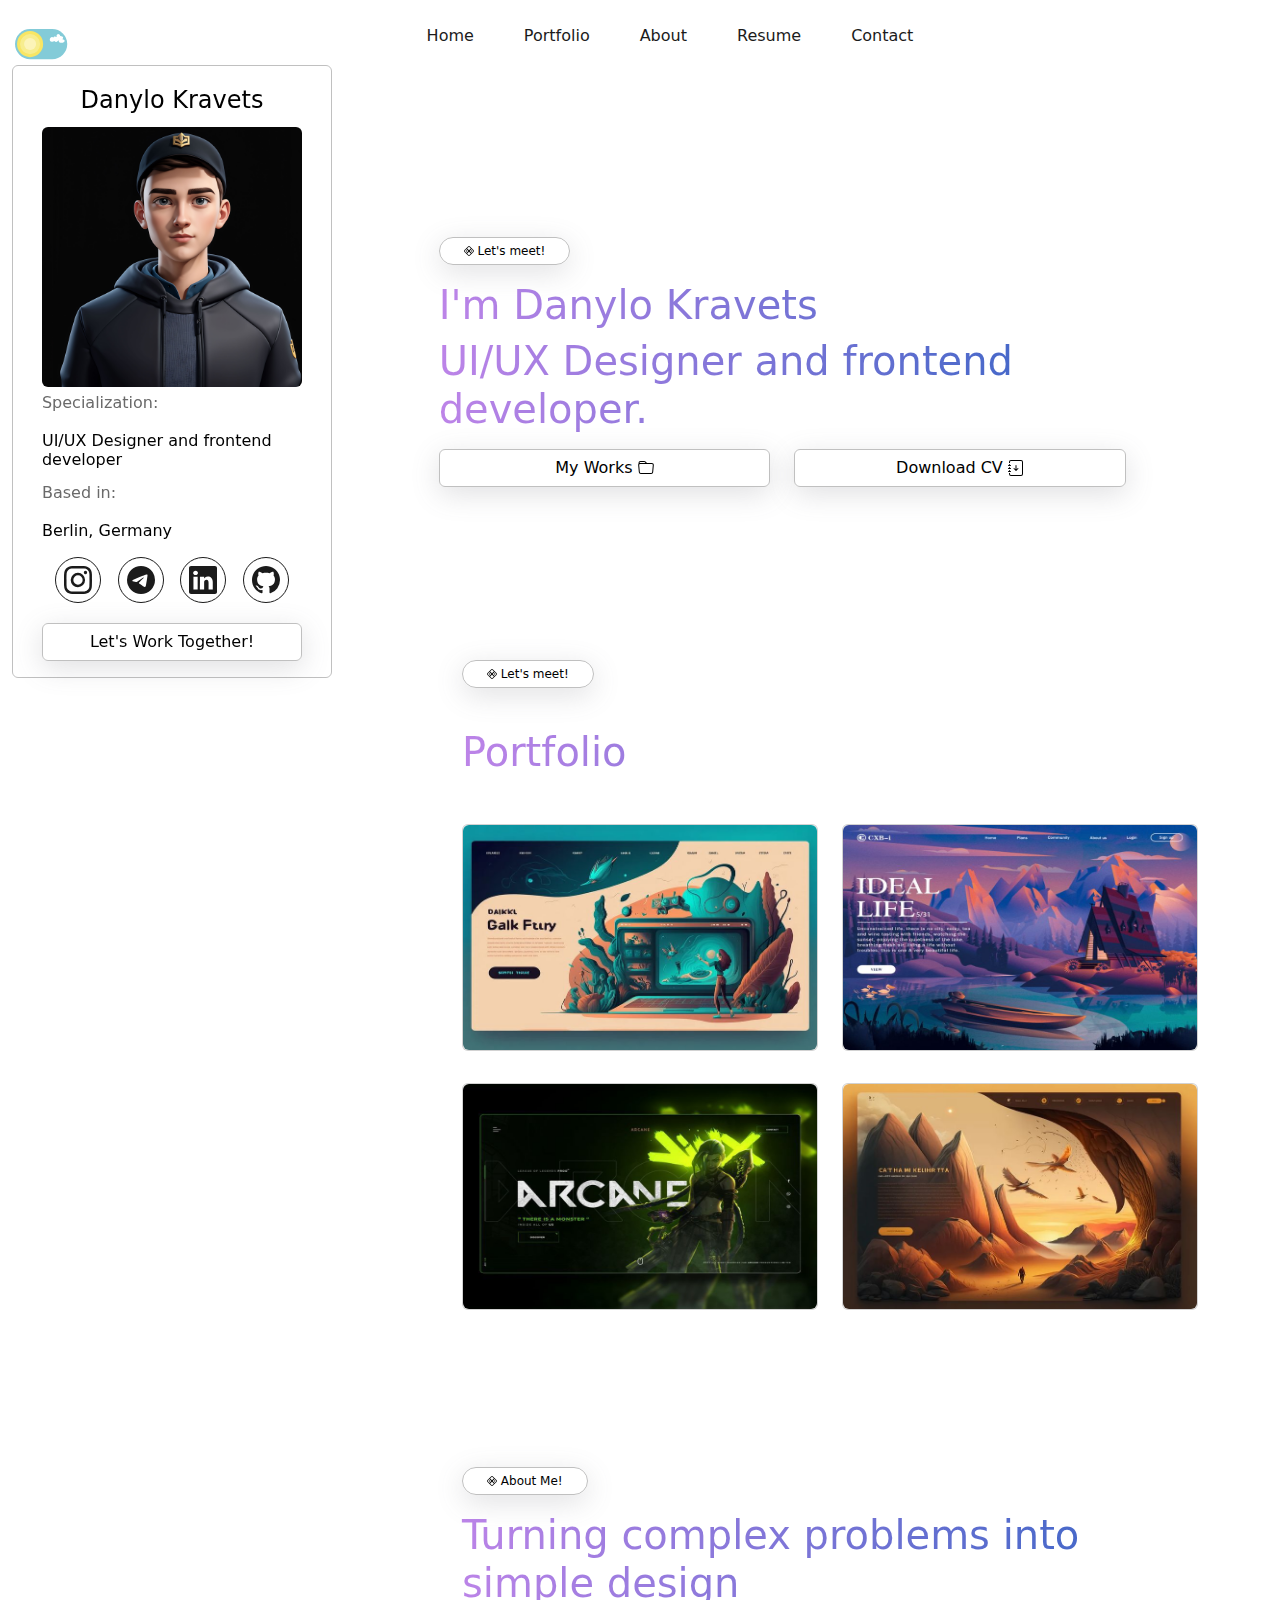
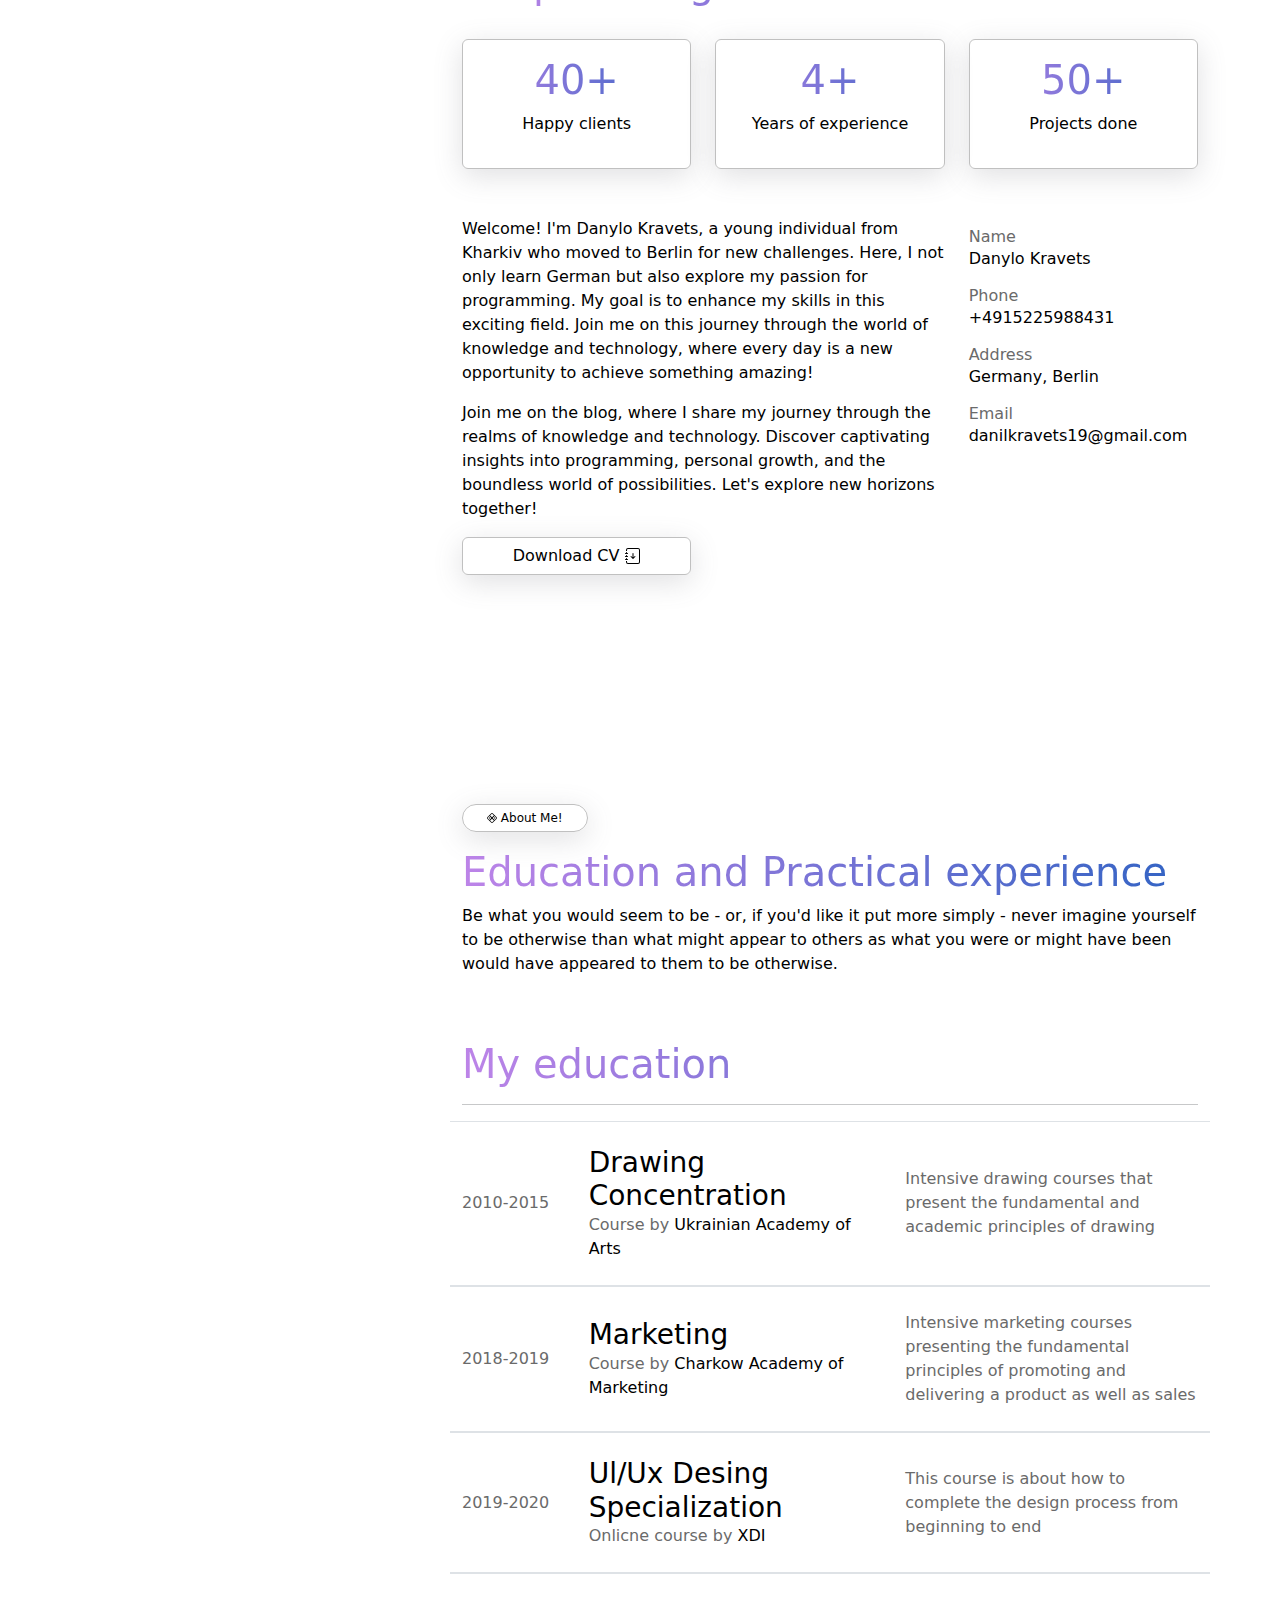
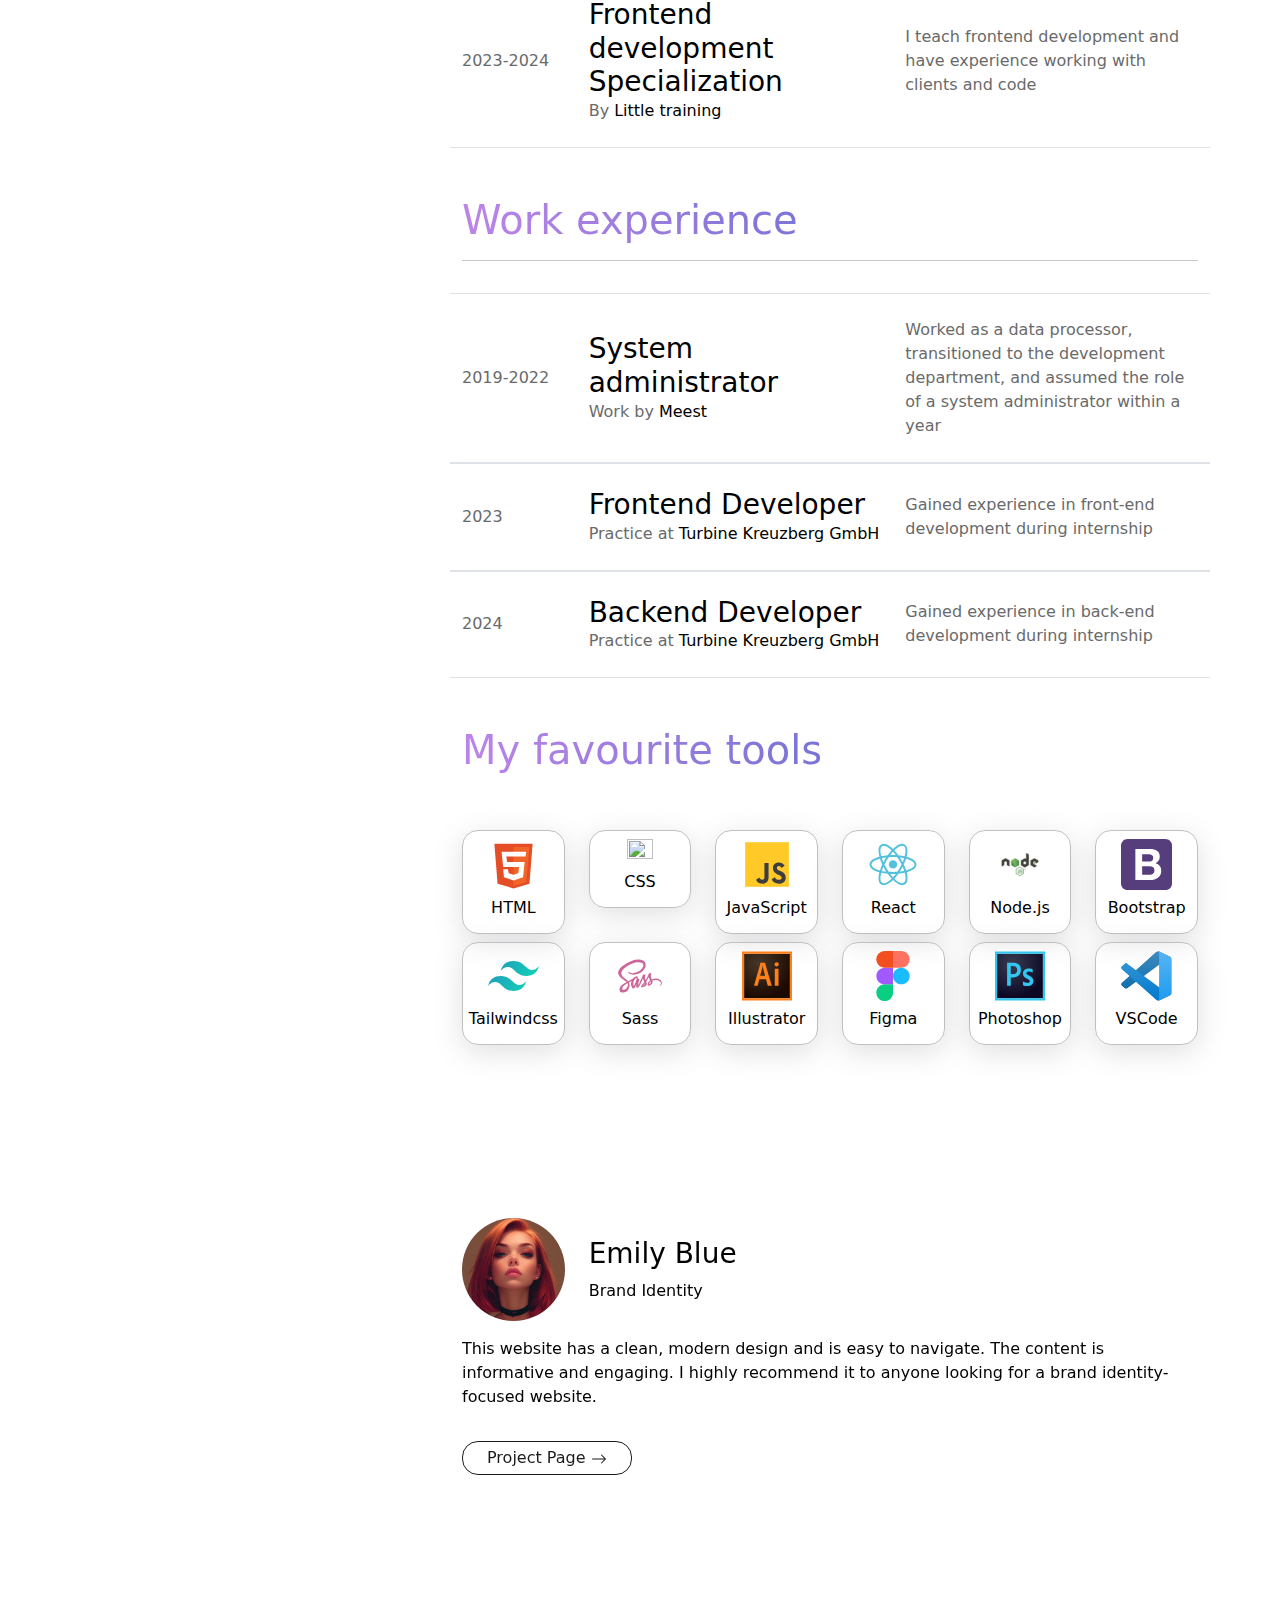
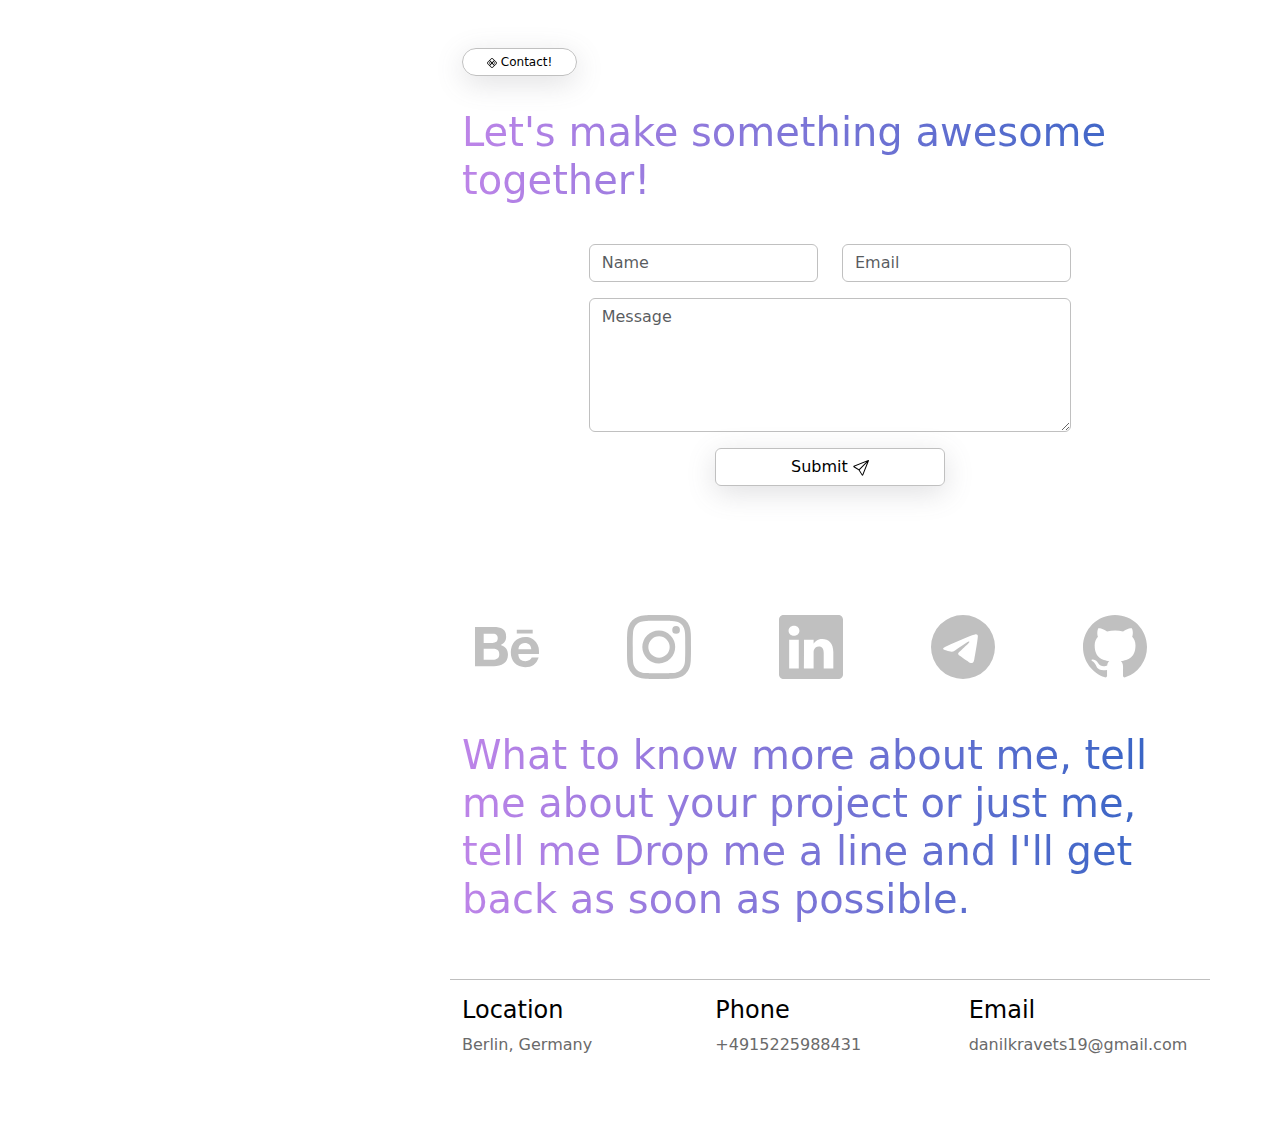
==== index.html @ 7c974774 "Delete dir HTML" ====
<!DOCTYPE html>
<html lang="en">
  <head>
    <meta charset="UTF-8" />
    <meta name="viewport" content="width=device-width, initial-scale=1.0" />
    <!-- Bootstrap -->
    <link
      href="https://cdn.jsdelivr.net/npm/bootstrap@5.3.3/dist/css/bootstrap.min.css"
      rel="stylesheet"
      integrity="sha384-QWTKZyjpPEjISv5WaRU9OFeRpok6YctnYmDr5pNlyT2bRjXh0JMhjY6hW+ALEwIH"
      crossorigin="anonymous"
    />
    <!-- Style -->
    <link rel="stylesheet" id="linksStyle" href="./app/CSS/lightStyle.css" />
    <link rel="stylesheet" href="./app/CSS/index.css" />
    <title>Danil Kravets</title>
  </head>
  <body>
    <header class="header">
      <nav
        class="navbar navbar-expand-lg rounded"
        aria-label="Twelfth navbar example"
      >
        <div class="container-fluid align-items-center">
          <button
            class="navbar-toggler"
            data-bs-toggle="collapse"
            data-bs-target="#navBarToggle"
            aria-expanded="false"
          >
            <span class="navbar-toggler-icon"></span>
          </button>
          <div class="justify-content-start">
            <label id="theme-toggle-button">
              <input type="checkbox" id="toggle" />
              <svg
                viewBox="0 0 69.667 44"
                xmlns:xlink="http://www.w3.org/1999/xlink"
                xmlns="http://www.w3.org/2000/svg"
              >
                <g
                  transform="translate(3.5 3.5)"
                  data-name="Component 15 – 1"
                  id="Component_15_1"
                >
                  <g
                    filter="url(#container)"
                    transform="matrix(1, 0, 0, 1, -3.5, -3.5)"
                  >
                    <rect
                      fill="#83cbd8"
                      transform="translate(3.5 3.5)"
                      rx="17.5"
                      height="35"
                      width="60.667"
                      data-name="container"
                      id="container"
                    ></rect>
                  </g>

                  <g transform="translate(2.333 2.333)" id="button">
                    <g data-name="sun" id="sun">
                      <g
                        filter="url(#sun-outer)"
                        transform="matrix(1, 0, 0, 1, -5.83, -5.83)"
                      >
                        <circle
                          fill="#f8e664"
                          transform="translate(5.83 5.83)"
                          r="15.167"
                          cy="15.167"
                          cx="15.167"
                          data-name="sun-outer"
                          id="sun-outer-2"
                        ></circle>
                      </g>
                      <g
                        filter="url(#sun)"
                        transform="matrix(1, 0, 0, 1, -5.83, -5.83)"
                      >
                        <path
                          fill="rgba(246,254,247,0.29)"
                          transform="translate(9.33 9.33)"
                          d="M11.667,0A11.667,11.667,0,1,1,0,11.667,11.667,11.667,0,0,1,11.667,0Z"
                          data-name="sun"
                          id="sun-3"
                        ></path>
                      </g>
                      <circle
                        fill="#fcf4b9"
                        transform="translate(8.167 8.167)"
                        r="7"
                        cy="7"
                        cx="7"
                        id="sun-inner"
                      ></circle>
                    </g>

                    <g data-name="moon" id="moon">
                      <g
                        filter="url(#moon)"
                        transform="matrix(1, 0, 0, 1, -31.5, -5.83)"
                      >
                        <circle
                          fill="#cce6ee"
                          transform="translate(31.5 5.83)"
                          r="15.167"
                          cy="15.167"
                          cx="15.167"
                          data-name="moon"
                          id="moon-3"
                        ></circle>
                      </g>
                      <g
                        fill="#a6cad0"
                        transform="translate(-24.415 -1.009)"
                        id="patches"
                      >
                        <circle
                          transform="translate(43.009 4.496)"
                          r="2"
                          cy="2"
                          cx="2"
                        ></circle>
                        <circle
                          transform="translate(39.366 17.952)"
                          r="2"
                          cy="2"
                          cx="2"
                          data-name="patch"
                        ></circle>
                        <circle
                          transform="translate(33.016 8.044)"
                          r="1"
                          cy="1"
                          cx="1"
                          data-name="patch"
                        ></circle>
                        <circle
                          transform="translate(51.081 18.888)"
                          r="1"
                          cy="1"
                          cx="1"
                          data-name="patch"
                        ></circle>
                        <circle
                          transform="translate(33.016 22.503)"
                          r="1"
                          cy="1"
                          cx="1"
                          data-name="patch"
                        ></circle>
                        <circle
                          transform="translate(50.081 10.53)"
                          r="1.5"
                          cy="1.5"
                          cx="1.5"
                          data-name="patch"
                        ></circle>
                      </g>
                    </g>
                  </g>

                  <g
                    filter="url(#cloud)"
                    transform="matrix(1, 0, 0, 1, -3.5, -3.5)"
                  >
                    <path
                      fill="#fff"
                      transform="translate(-3466.47 -160.94)"
                      d="M3512.81,173.815a4.463,4.463,0,0,1,2.243.62.95.95,0,0,1,.72-1.281,4.852,4.852,0,0,1,2.623.519c.034.02-.5-1.968.281-2.716a2.117,2.117,0,0,1,2.829-.274,1.821,1.821,0,0,1,.854,1.858c.063.037,2.594-.049,3.285,1.273s-.865,2.544-.807,2.626a12.192,12.192,0,0,1,2.278.892c.553.448,1.106,1.992-1.62,2.927a7.742,7.742,0,0,1-3.762-.3c-1.28-.49-1.181-2.65-1.137-2.624s-1.417,2.2-2.623,2.2a4.172,4.172,0,0,1-2.394-1.206,3.825,3.825,0,0,1-2.771.774c-3.429-.46-2.333-3.267-2.2-3.55A3.721,3.721,0,0,1,3512.81,173.815Z"
                      data-name="cloud"
                      id="cloud"
                    ></path>
                  </g>

                  <g
                    fill="#def8ff"
                    transform="translate(3.585 1.325)"
                    id="stars"
                  >
                    <path
                      transform="matrix(-1, 0.017, -0.017, -1, 24.231, 3.055)"
                      d="M.774,0,.566.559,0,.539.458.933.25,1.492l.485-.361.458.394L1.024.953,1.509.592.943.572Z"
                    ></path>
                    <path
                      transform="matrix(-0.777, 0.629, -0.629, -0.777, 23.185, 12.358)"
                      d="M1.341.529.836.472.736,0,.505.46,0,.4.4.729l-.231.46L.605.932l.4.326L.9.786Z"
                      data-name="star"
                    ></path>
                    <path
                      transform="matrix(0.438, 0.899, -0.899, 0.438, 23.177, 29.735)"
                      d="M.015,1.065.475.9l.285.365L.766.772l.46-.164L.745.494.751,0,.481.407,0,.293.285.658Z"
                      data-name="star"
                    ></path>
                    <path
                      transform="translate(12.677 0.388) rotate(104)"
                      d="M1.161,1.6,1.059,1,1.574.722.962.607.86,0,.613.572,0,.457.446.881.2,1.454l.516-.274Z"
                      data-name="star"
                    ></path>
                    <path
                      transform="matrix(-0.07, 0.998, -0.998, -0.07, 11.066, 15.457)"
                      d="M.873,1.648l.114-.62L1.579.945,1.03.62,1.144,0,.706.464.157.139.438.7,0,1.167l.592-.083Z"
                      data-name="star"
                    ></path>
                    <path
                      transform="translate(8.326 28.061) rotate(11)"
                      d="M.593,0,.638.724,0,.982l.7.211.045.724.36-.64.7.211L1.342.935,1.7.294,1.063.552Z"
                      data-name="star"
                    ></path>
                    <path
                      transform="translate(5.012 5.962) rotate(172)"
                      d="M.816,0,.5.455,0,.311.323.767l-.312.455.516-.215.323.456L.827.911,1.343.7.839.552Z"
                      data-name="star"
                    ></path>
                    <path
                      transform="translate(2.218 14.616) rotate(169)"
                      d="M1.261,0,.774.571.114.3.487.967,0,1.538.728,1.32l.372.662.047-.749.728-.218L1.215.749Z"
                      data-name="star"
                    ></path>
                  </g>
                </g>
              </svg>
            </label>
          </div>
          <div
            class="collapse navbar-collapse justify-content-md-center"
            id="navBarToggle"
          >
            <ul class="navbar-nav">
              <li class="nav-item text-center mx-2 rounded-2 nav-items-style">
                <a class="nav-link mx-2" aria-current="page" href="#home"
                  >Home</a
                >
              </li>
              <li class="nav-item text-center mx-2 rounded-2 nav-items-style">
                <a class="nav-link mx-2" aria-current="page" href="#portfolio"
                  >Portfolio</a
                >
              </li>
              <li class="nav-item text-center mx-2 rounded-2 nav-items-style">
                <a class="nav-link mx-2" aria-current="page" href="#about"
                  >About
                </a>
              </li>
              <li class="nav-item text-center mx-2 rounded-2 nav-items-style">
                <a class="nav-link mx-2" aria-current="page" href="#resume"
                  >Resume</a
                >
              </li>
              <li class="nav-item text-center mx-2 rounded-2 nav-items-style">
                <a class="nav-link mx-2" aria-current="page" href="#contact"
                  >Contact</a
                >
              </li>
            </ul>
          </div>
        </div>
      </nav>
    </header>
    <main class="main">
      <section id="home" class="home">
        <div class="container-fluid">
          <div
            class="row justify-content-lg-end justify-content-md-center align-items-center"
          >
            <div class="col-lg-4 col-lg-4 col-sm-12">
              <!-- Card Info  -->
              <div
                class="card inherit-content fixed-card position-lg-fixed"
                id="navbar-example2"
              >
                <div class="card-body">
                  <div class="row justify-content-center">
                    <div class="col-10 my-1">
                      <h4 class="text-color text-center">Danylo Kravets</h4>
                    </div>
                  </div>
                  <div class="row justify-content-center">
                    <div class="col-11">
                      <img
                        src="/assets/img/my-avatar1.png"
                        class="img-fluid rounded-2"
                        alt=""
                      />
                    </div>
                  </div>
                  <div class="row justify-content-center my-1">
                    <div class="col-11">
                      <p class="text-start text-grei">Specialization:</p>
                      <h6 class="text-start">
                        UI/UX Designer and frontend developer
                      </h6>
                    </div>
                  </div>
                  <div class="row justify-content-center my-1">
                    <div class="col-11">
                      <p class="text-start text-grei">Based in:</p>
                      <h6 class="text-start">Berlin, Germany</h6>
                    </div>
                  </div>
                  <div class="row justify-content-center my-1">
                    <div class="col-11">
                      <!-- Icons links -->
                      <div class="row justify-content-evenly">
                        <form class="d-flex justify-content-evenly">
                          <a
                            href="https://www.instagram.com/danilkravets1/?igsh=MWRubWF5ZTBxcXJjaw%3D%3D&utm_source=qr"
                            class="icon-btn rounded-circle p-2 m-1"
                            ><svg
                              xmlns="http://www.w3.org/2000/svg"
                              width="28"
                              height="28"
                              fill=""
                              class="bi bi-instagram"
                              viewBox="0 0 16 16"
                            >
                              <path
                                d="M8 0C5.829 0 5.556.01 4.703.048 3.85.088 3.269.222 2.76.42a3.9 3.9 0 0 0-1.417.923A3.9 3.9 0 0 0 .42 2.76C.222 3.268.087 3.85.048 4.7.01 5.555 0 5.827 0 8.001c0 2.172.01 2.444.048 3.297.04.852.174 1.433.372 1.942.205.526.478.972.923 1.417.444.445.89.719 1.416.923.51.198 1.09.333 1.942.372C5.555 15.99 5.827 16 8 16s2.444-.01 3.298-.048c.851-.04 1.434-.174 1.943-.372a3.9 3.9 0 0 0 1.416-.923c.445-.445.718-.891.923-1.417.197-.509.332-1.09.372-1.942C15.99 10.445 16 10.173 16 8s-.01-2.445-.048-3.299c-.04-.851-.175-1.433-.372-1.941a3.9 3.9 0 0 0-.923-1.417A3.9 3.9 0 0 0 13.24.42c-.51-.198-1.092-.333-1.943-.372C10.443.01 10.172 0 7.998 0zm-.717 1.442h.718c2.136 0 2.389.007 3.232.046.78.035 1.204.166 1.486.275.373.145.64.319.92.599s.453.546.598.92c.11.281.24.705.275 1.485.039.843.047 1.096.047 3.231s-.008 2.389-.047 3.232c-.035.78-.166 1.203-.275 1.485a2.5 2.5 0 0 1-.599.919c-.28.28-.546.453-.92.598-.28.11-.704.24-1.485.276-.843.038-1.096.047-3.232.047s-2.39-.009-3.233-.047c-.78-.036-1.203-.166-1.485-.276a2.5 2.5 0 0 1-.92-.598 2.5 2.5 0 0 1-.6-.92c-.109-.281-.24-.705-.275-1.485-.038-.843-.046-1.096-.046-3.233s.008-2.388.046-3.231c.036-.78.166-1.204.276-1.486.145-.373.319-.64.599-.92s.546-.453.92-.598c.282-.11.705-.24 1.485-.276.738-.034 1.024-.044 2.515-.045zm4.988 1.328a.96.96 0 1 0 0 1.92.96.96 0 0 0 0-1.92m-4.27 1.122a4.109 4.109 0 1 0 0 8.217 4.109 4.109 0 0 0 0-8.217m0 1.441a2.667 2.667 0 1 1 0 5.334 2.667 2.667 0 0 1 0-5.334"
                              ></path></svg></a
                          ><a
                            href="https://t.me/danilkravets"
                            class="icon-btn rounded-circle p-2 m-1"
                            ><svg
                              xmlns="http://www.w3.org/2000/svg"
                              width="28"
                              height="28"
                              fill=""
                              class="bi bi-telegram"
                              viewBox="0 0 16 16"
                            >
                              <path
                                d="M16 8A8 8 0 1 1 0 8a8 8 0 0 1 16 0M8.287 5.906q-1.168.486-4.666 2.01-.567.225-.595.442c-.03.243.275.339.69.47l.175.055c.408.133.958.288 1.243.294q.39.01.868-.32 3.269-2.206 3.374-2.23c.05-.012.12-.026.166.016s.042.12.037.141c-.03.129-1.227 1.241-1.846 1.817-.193.18-.33.307-.358.336a8 8 0 0 1-.188.186c-.38.366-.664.64.015 1.088.327.216.589.393.85.571.284.194.568.387.936.629q.14.092.27.187c.331.236.63.448.997.414.214-.02.435-.22.547-.82.265-1.417.786-4.486.906-5.751a1.4 1.4 0 0 0-.013-.315.34.34 0 0 0-.114-.217.53.53 0 0 0-.31-.093c-.3.005-.763.166-2.984 1.09"
                              ></path></svg></a
                          ><a
                            href="https://www.linkedin.com/notifications/?filter=all"
                            class="icon-btn rounded-circle p-2 m-1"
                            ><svg
                              xmlns="http://www.w3.org/2000/svg"
                              width="28"
                              height="28"
                              fill=""
                              class="bi bi-linkedin"
                              viewBox="0 0 16 16"
                            >
                              <path
                                d="M0 1.146C0 .513.526 0 1.175 0h13.65C15.474 0 16 .513 16 1.146v13.708c0 .633-.526 1.146-1.175 1.146H1.175C.526 16 0 15.487 0 14.854zm4.943 12.248V6.169H2.542v7.225zm-1.2-8.212c.837 0 1.358-.554 1.358-1.248-.015-.709-.52-1.248-1.342-1.248S2.4 3.226 2.4 3.934c0 .694.521 1.248 1.327 1.248zm4.908 8.212V9.359c0-.216.016-.432.08-.586.173-.431.568-.878 1.232-.878.869 0 1.216.662 1.216 1.634v3.865h2.401V9.25c0-2.22-1.184-3.252-2.764-3.252-1.274 0-1.845.7-2.165 1.193v.025h-.016l.016-.025V6.169h-2.4c.03.678 0 7.225 0 7.225z"
                              ></path></svg></a
                          ><a
                            href="https://github.com/danilkberlin"
                            class="icon-btn rounded-circle p-2 m-1"
                            ><svg
                              xmlns="http://www.w3.org/2000/svg"
                              width="28"
                              height="28"
                              fill=""
                              class="bi bi-github"
                              viewBox="0 0 16 16"
                            >
                              <path
                                d="M8 0C3.58 0 0 3.58 0 8c0 3.54 2.29 6.53 5.47 7.59.4.07.55-.17.55-.38 0-.19-.01-.82-.01-1.49-2.01.37-2.53-.49-2.69-.94-.09-.23-.48-.94-.82-1.13-.28-.15-.68-.52-.01-.53.63-.01 1.08.58 1.23.82.72 1.21 1.87.87 2.33.66.07-.52.28-.87.51-1.07-1.78-.2-3.64-.89-3.64-3.95 0-.87.31-1.59.82-2.15-.08-.2-.36-1.02.08-2.12 0 0 .67-.21 2.2.82.64-.18 1.32-.27 2-.27s1.36.09 2 .27c1.53-1.04 2.2-.82 2.2-.82.44 1.1.16 1.92.08 2.12.51.56.82 1.27.82 2.15 0 3.07-1.87 3.75-3.65 3.95.29.25.54.73.54 1.48 0 1.07-.01 1.93-.01 2.2 0 .21.15.46.55.38A8.01 8.01 0 0 0 16 8c0-4.42-3.58-8-8-8"
                              ></path>
                            </svg>
                          </a>
                        </form>
                      </div>
                    </div>
                  </div>
                  <div class="row justify-content-center mt-3">
                    <div class="col-11">
                      <a href="#contact">
                        <button class="btn btn-style w-100">
                          Let's Work Together!
                        </button>
                      </a>
                    </div>
                  </div>
                </div>
              </div>
            </div>
            <div class="col-lg-8 col-md-8 col-sm-12 my-4">
              <div class="row justify-content-start">
                <div class="col-lg-3 col-md-5">
                  <button class="nav-button-content px-4 py-1 my-3 rounded-4">
                    <svg
                      xmlns="http://www.w3.org/2000/svg"
                      width="10"
                      height="10"
                      fill="currentColor"
                      class="bi bi-sign-railroad"
                      viewBox="0 0 16 16"
                    >
                      <path
                        d="M11.303 6.584h1.064c.592 0 .936.334.936.844a.79.79 0 0 1-.485.748l.536 1.074h-.59l-.467-.994h-.473v.994h-.521zm.521.414v.861h.46c.292 0 .474-.14.474-.421 0-.286-.188-.44-.467-.44zm-8.771-.414h1.064c.592 0 .936.334.936.844 0 .39-.242.654-.485.748l.536 1.074h-.59l-.467-.994h-.473v.994h-.521zm.521.414v.861h.46c.292 0 .474-.14.474-.421 0-.286-.188-.44-.467-.44z"
                      ></path>
                      <path
                        d="M6.95.435c.58-.58 1.52-.58 2.1 0l6.515 6.516c.58.58.58 1.519 0 2.098L9.05 15.565c-.58.58-1.519.58-2.098 0L.435 9.05a1.48 1.48 0 0 1 0-2.098zm1.4.7a.495.495 0 0 0-.7 0L4.923 3.861 8 6.939l3.078-3.077L8.35 1.134Zm3.788 3.788L9.061 8l3.077 3.078 2.728-2.728a.495.495 0 0 0 0-.7zm-1.06 7.215L8 9.061l-3.077 3.077 2.727 2.728a.495.495 0 0 0 .7 0zm-7.216-1.06L6.939 8 3.862 4.923 1.134 7.65a.495.495 0 0 0 0 .7z"
                      ></path>
                    </svg>
                    Let's meet!
                  </button>
                </div>
              </div>
              <!-- Text and button controller -->
              <div
                class="row justify-content-lg-start justify-content-md-end justify-content-sm-center"
              >
                <div class="col-10">
                  <h1 class="title-text">I'm Danylo Kravets</h1>
                  <h1 class="title-text">
                    UI/UX Designer and frontend developer.
                  </h1>
                </div>
              </div>
              <div
                class="row d-flex justify-content-lg-start justify-content-md-end justify-content-sm-center"
              >
                <div class="col-lg-5 col-md-6 col-sm-12 my-2">
                  <a href="https://github.com/danilkberlin">
                    <button class="btn btn-style w-100">
                      My Works
                      <svg
                        xmlns="http://www.w3.org/2000/svg"
                        width="16"
                        height="16"
                        fill="currentColor"
                        class="bi bi-folder"
                        viewBox="0 0 16 16"
                      >
                        <path
                          d="M.54 3.87.5 3a2 2 0 0 1 2-2h3.672a2 2 0 0 1 1.414.586l.828.828A2 2 0 0 0 9.828 3h3.982a2 2 0 0 1 1.992 2.181l-.637 7A2 2 0 0 1 13.174 14H2.826a2 2 0 0 1-1.991-1.819l-.637-7a2 2 0 0 1 .342-1.31zM2.19 4a1 1 0 0 0-.996 1.09l.637 7a1 1 0 0 0 .995.91h10.348a1 1 0 0 0 .995-.91l.637-7A1 1 0 0 0 13.81 4zm4.69-1.707A1 1 0 0 0 6.172 2H2.5a1 1 0 0 0-1 .981l.006.139q.323-.119.684-.12h5.396z"
                        />
                      </svg>
                    </button>
                  </a>
                </div>
                <div class="col-lg-5 col-md-6 col-sm-12 my-2">
                  <a href="/assets/Documents/Lebenslauf_Kravets.pdf">
                    <button class="btn btn-style w-100">
                      Download CV
                      <svg
                        xmlns="http://www.w3.org/2000/svg"
                        width="16"
                        height="16"
                        fill="currentColor"
                        class="bi bi-journal-arrow-down"
                        viewBox="0 0 16 16"
                      >
                        <path
                          fill-rule="evenodd"
                          d="M8 5a.5.5 0 0 1 .5.5v3.793l1.146-1.147a.5.5 0 0 1 .708.708l-2 2a.5.5 0 0 1-.708 0l-2-2a.5.5 0 1 1 .708-.708L7.5 9.293V5.5A.5.5 0 0 1 8 5"
                        />
                        <path
                          d="M3 0h10a2 2 0 0 1 2 2v12a2 2 0 0 1-2 2H3a2 2 0 0 1-2-2v-1h1v1a1 1 0 0 0 1 1h10a1 1 0 0 0 1-1V2a1 1 0 0 0-1-1H3a1 1 0 0 0-1 1v1H1V2a2 2 0 0 1 2-2"
                        />
                        <path
                          d="M1 5v-.5a.5.5 0 0 1 1 0V5h.5a.5.5 0 0 1 0 1h-2a.5.5 0 0 1 0-1zm0 3v-.5a.5.5 0 0 1 1 0V8h.5a.5.5 0 0 1 0 1h-2a.5.5 0 0 1 0-1zm0 3v-.5a.5.5 0 0 1 1 0v.5h.5a.5.5 0 0 1 0 1h-2a.5.5 0 0 1 0-1z"
                        />
                      </svg>
                    </button>
                  </a>
                </div>
              </div>
            </div>
          </div>
        </div>
      </section>
      <div
        data-bs-spy="scroll"
        data-bs-target="#navbar-example2"
        data-bs-root-margin="0px 0px -40%"
        data-bs-smooth-scroll="true"
        class="scrollspy-example rounded-2"
        tabindex="0"
      >
        <section id="portfolio" class="portfolio">
          <div class="container">
            <div class="row my-4 justify-content-end">
              <div class="col-lg-8 col-md-12">
                <button class="nav-button-content px-4 py-1 my-3 rounded-4">
                  <svg
                    xmlns="http://www.w3.org/2000/svg"
                    width="10"
                    height="10"
                    fill="currentColor"
                    class="bi bi-sign-railroad"
                    viewBox="0 0 16 16"
                  >
                    <path
                      d="M11.303 6.584h1.064c.592 0 .936.334.936.844a.79.79 0 0 1-.485.748l.536 1.074h-.59l-.467-.994h-.473v.994h-.521zm.521.414v.861h.46c.292 0 .474-.14.474-.421 0-.286-.188-.44-.467-.44zm-8.771-.414h1.064c.592 0 .936.334.936.844 0 .39-.242.654-.485.748l.536 1.074h-.59l-.467-.994h-.473v.994h-.521zm.521.414v.861h.46c.292 0 .474-.14.474-.421 0-.286-.188-.44-.467-.44z"
                    ></path>
                    <path
                      d="M6.95.435c.58-.58 1.52-.58 2.1 0l6.515 6.516c.58.58.58 1.519 0 2.098L9.05 15.565c-.58.58-1.519.58-2.098 0L.435 9.05a1.48 1.48 0 0 1 0-2.098zm1.4.7a.495.495 0 0 0-.7 0L4.923 3.861 8 6.939l3.078-3.077L8.35 1.134Zm3.788 3.788L9.061 8l3.077 3.078 2.728-2.728a.495.495 0 0 0 0-.7zm-1.06 7.215L8 9.061l-3.077 3.077 2.727 2.728a.495.495 0 0 0 .7 0zm-7.216-1.06L6.939 8 3.862 4.923 1.134 7.65a.495.495 0 0 0 0 .7z"
                    ></path>
                  </svg>
                  Let's meet!
                </button>
              </div>
            </div>
            <div class="row my-4 justify-content-end">
              <div class="col-lg-8 col-md-12">
                <h1 class="title-text text-start">Portfolio</h1>
              </div>
            </div>
            <div class="row justify-content-lg-end justify-content-md-center">
              <div class="col-lg-8 col-md-12">
                <!-- JS Array  -->
                <div class="cardArray" id="cardArray">
                  <div class="row"></div>
                </div>
              </div>
            </div>
          </div>
        </section>
        <section id="about" class="about">
          <div class="container">
            <div class="row justify-content-lg-end justify-content-md-center">
              <div class="col-lg-8 col-md-12">
                <div class="row justify-content-start">
                  <div class="col-12">
                    <button class="nav-button-content px-4 py-1 my-3 rounded-4">
                      <svg
                        xmlns="http://www.w3.org/2000/svg"
                        width="10"
                        height="10"
                        fill="currentColor"
                        class="bi bi-sign-railroad"
                        viewBox="0 0 16 16"
                      >
                        <path
                          d="M11.303 6.584h1.064c.592 0 .936.334.936.844a.79.79 0 0 1-.485.748l.536 1.074h-.59l-.467-.994h-.473v.994h-.521zm.521.414v.861h.46c.292 0 .474-.14.474-.421 0-.286-.188-.44-.467-.44zm-8.771-.414h1.064c.592 0 .936.334.936.844 0 .39-.242.654-.485.748l.536 1.074h-.59l-.467-.994h-.473v.994h-.521zm.521.414v.861h.46c.292 0 .474-.14.474-.421 0-.286-.188-.44-.467-.44z"
                        ></path>
                        <path
                          d="M6.95.435c.58-.58 1.52-.58 2.1 0l6.515 6.516c.58.58.58 1.519 0 2.098L9.05 15.565c-.58.58-1.519.58-2.098 0L.435 9.05a1.48 1.48 0 0 1 0-2.098zm1.4.7a.495.495 0 0 0-.7 0L4.923 3.861 8 6.939l3.078-3.077L8.35 1.134Zm3.788 3.788L9.061 8l3.077 3.078 2.728-2.728a.495.495 0 0 0 0-.7zm-1.06 7.215L8 9.061l-3.077 3.077 2.727 2.728a.495.495 0 0 0 .7 0zm-7.216-1.06L6.939 8 3.862 4.923 1.134 7.65a.495.495 0 0 0 0 .7z"
                        ></path>
                      </svg>
                      About Me!
                    </button>
                  </div>
                </div>
                <div class="row justify-content-start">
                  <h1 class="title-text">
                    Turning complex problems into simple design
                  </h1>
                </div>
                <div class="row align-items-center justify-content-around my-4">
                  <div class="col-4">
                    <div class="card-about text-center py-3 rounded-2">
                      <div class="row">
                        <div class="col-12">
                          <h1 class="title-text">40+</h1>
                        </div>
                      </div>
                      <div class="row">
                        <div class="col-12">
                          <p>Happy clients</p>
                        </div>
                      </div>
                    </div>
                  </div>
                  <div class="col-4">
                    <div class="card-about text-center py-3 rounded-2">
                      <div class="row">
                        <div class="col-12">
                          <h1 class="title-text YearsOfExperience"></h1>
                        </div>
                      </div>
                      <div class="row">
                        <div class="col-12">
                          <p>Years of experience</p>
                        </div>
                      </div>
                    </div>
                  </div>
                  <div class="col-4">
                    <div class="card-about text-center py-3 rounded-2">
                      <div class="row">
                        <div class="col-12">
                          <h1 class="title-text">50+</h1>
                        </div>
                      </div>
                      <div class="row">
                        <div class="col-12">
                          <p>Projects done</p>
                        </div>
                      </div>
                    </div>
                  </div>
                </div>
                <div class="row justify-content-center align-items-start my-5">
                  <div class="col-lg-8 col-md-11">
                    <p class="text-color">
                      Welcome! I'm Danylo Kravets, a young individual from
                      Kharkiv who moved to Berlin for new challenges. Here, I
                      not only learn German but also explore my passion for
                      programming. My goal is to enhance my skills in this
                      exciting field. Join me on this journey through the world
                      of knowledge and technology, where every day is a new
                      opportunity to achieve something amazing!
                    </p>
                    <p class="text-color">
                      Join me on the blog, where I share my journey through the
                      realms of knowledge and technology. Discover captivating
                      insights into programming, personal growth, and the
                      boundless world of possibilities. Let's explore new
                      horizons together!
                    </p>
                    <div class="row my-3">
                      <div class="col-lg-6 col-md-8 col-sm-10">
                        <a href="/assets/Documents/Lebenslauf_Kravets.pdf">
                          <button class="btn btn-style w-100">
                            Download CV
                            <svg
                              xmlns="http://www.w3.org/2000/svg"
                              width="16"
                              height="16"
                              fill="currentColor"
                              class="bi bi-journal-arrow-down"
                              viewBox="0 0 16 16"
                            >
                              <path
                                fill-rule="evenodd"
                                d="M8 5a.5.5 0 0 1 .5.5v3.793l1.146-1.147a.5.5 0 0 1 .708.708l-2 2a.5.5 0 0 1-.708 0l-2-2a.5.5 0 1 1 .708-.708L7.5 9.293V5.5A.5.5 0 0 1 8 5"
                              />
                              <path
                                d="M3 0h10a2 2 0 0 1 2 2v12a2 2 0 0 1-2 2H3a2 2 0 0 1-2-2v-1h1v1a1 1 0 0 0 1 1h10a1 1 0 0 0 1-1V2a1 1 0 0 0-1-1H3a1 1 0 0 0-1 1v1H1V2a2 2 0 0 1 2-2"
                              />
                              <path
                                d="M1 5v-.5a.5.5 0 0 1 1 0V5h.5a.5.5 0 0 1 0 1h-2a.5.5 0 0 1 0-1zm0 3v-.5a.5.5 0 0 1 1 0V8h.5a.5.5 0 0 1 0 1h-2a.5.5 0 0 1 0-1zm0 3v-.5a.5.5 0 0 1 1 0v.5h.5a.5.5 0 0 1 0 1h-2a.5.5 0 0 1 0-1z"
                              />
                            </svg>
                          </button>
                        </a>
                      </div>
                    </div>
                  </div>
                  <div class="col-lg-4 col-md-10">
                    <div
                      class="row justify-content-lg-start justify-content-md-center"
                    >
                      <div class="col-12">
                        <div id="aboutGetDate" class="aboutGetDate"></div>
                      </div>
                    </div>
                  </div>
                </div>
              </div>
            </div>
          </div>
        </section>
        <section id="resume">
          <div class="container">
            <div class="row justify-content-lg-end justify-content-md-center">
              <div class="col-lg-8 col-md-8 col-sm-12 my-4">
                <div class="row">
                  <div class="col-12">
                    <button class="nav-button-content px-4 py-1 my-3 rounded-4">
                      <svg
                        xmlns="http://www.w3.org/2000/svg"
                        width="10"
                        height="10"
                        fill="currentColor"
                        class="bi bi-sign-railroad"
                        viewBox="0 0 16 16"
                      >
                        <path
                          d="M11.303 6.584h1.064c.592 0 .936.334.936.844a.79.79 0 0 1-.485.748l.536 1.074h-.59l-.467-.994h-.473v.994h-.521zm.521.414v.861h.46c.292 0 .474-.14.474-.421 0-.286-.188-.44-.467-.44zm-8.771-.414h1.064c.592 0 .936.334.936.844 0 .39-.242.654-.485.748l.536 1.074h-.59l-.467-.994h-.473v.994h-.521zm.521.414v.861h.46c.292 0 .474-.14.474-.421 0-.286-.188-.44-.467-.44z"
                        ></path>
                        <path
                          d="M6.95.435c.58-.58 1.52-.58 2.1 0l6.515 6.516c.58.58.58 1.519 0 2.098L9.05 15.565c-.58.58-1.519.58-2.098 0L.435 9.05a1.48 1.48 0 0 1 0-2.098zm1.4.7a.495.495 0 0 0-.7 0L4.923 3.861 8 6.939l3.078-3.077L8.35 1.134Zm3.788 3.788L9.061 8l3.077 3.078 2.728-2.728a.495.495 0 0 0 0-.7zm-1.06 7.215L8 9.061l-3.077 3.077 2.727 2.728a.495.495 0 0 0 .7 0zm-7.216-1.06L6.939 8 3.862 4.923 1.134 7.65a.495.495 0 0 0 0 .7z"
                        ></path>
                      </svg>
                      About Me!
                    </button>
                  </div>
                </div>
                <div class="row">
                  <div class="col-12">
                    <h1 class="title-text">
                      Education and Practical experience
                    </h1>
                  </div>
                </div>
                <div class="row">
                  <div class="col-12">
                    <p class="text-color">
                      Be what you would seem to be - or, if you'd like it put
                      more simply - never imagine yourself to be otherwise than
                      what might appear to others as what you were or might have
                      been would have appeared to them to be otherwise.
                    </p>
                  </div>
                </div>
                <div class="row mt-5">
                  <div class="col-12">
                    <h1 class="title-text">My education</h1>
                    <hr />
                  </div>
                </div>
                <div class="addEducation"></div>
                <div class="row mt-5 mb-3">
                  <div class="col-12">
                    <h1 class="title-text">Work experience</h1>
                    <hr />
                  </div>
                </div>
                <div class="addWorkExperience"></div>
                <div class="row my-5">
                  <div class="col-12">
                    <h1 class="title-text">My favourite tools</h1>
                  </div>
                </div>
                <div class="MyFavoriteTools">
                  <div class="row justify-content-center d-flex"></div>
                </div>
              </div>
            </div>
          </div>
        </section>
        <section class="comments">
          <div class="container-lg container-fluid">
            <div class="row justify-content-lg-end justify-content-md-center">
              <div class="col-lg-8 col-md-12">
                <div
                  id="carouselExampleSlidesOnly"
                  class="carousel slide"
                  data-bs-ride="carousel"
                >
                  <div class="carousel-inner">
                    <div class="carousel-item active">
                      <div
                        class="row my-3 align-items-center justify-content-start"
                      >
                        <div class="col-md-2 col-4">
                          <img
                            src="/assets/img/ComentsFoto10.jpeg"
                            class="rounded-circle img-fluid"
                          />
                        </div>
                        <div class="col-md-10 col-8">
                          <h3 class="text-color">Emily Blue</h3>
                          <p class="text-color m-0">Brand Identity</p>
                        </div>
                      </div>
                      <div class="row my-3 justify-content-start">
                        <div class="col">
                          <p class="text-color">
                            This website has a clean, modern design and is easy
                            to navigate. The content is informative and
                            engaging. I highly recommend it to anyone looking
                            for a brand identity-focused website.
                          </p>
                        </div>
                      </div>
                      <div class="row my-3 justify-content-start">
                        <div class="col">
                          <button
                            class="rounded-4 btn-style-white-black px-4 py-1"
                          >
                            Project Page
                            <svg
                              xmlns="http://www.w3.org/2000/svg"
                              width="16"
                              height="16"
                              fill="currentColor"
                              class="bi bi-arrow-right"
                              viewBox="0 0 16 16"
                            >
                              <path
                                fill-rule="evenodd"
                                d="M1 8a.5.5 0 0 1 .5-.5h11.793l-3.147-3.146a.5.5 0 0 1 .708-.708l4 4a.5.5 0 0 1 0 .708l-4 4a.5.5 0 0 1-.708-.708L13.293 8.5H1.5A.5.5 0 0 1 1 8"
                              ></path>
                            </svg>
                          </button>
                        </div>
                      </div>
                    </div>
                    <div class="carouserComments"></div>
                  </div>
                </div>
              </div>
            </div>
          </div>
        </section>
        <section id="contact">
          <div class="container">
            <div class="row justify-content-lg-end justify-content-md-center">
              <div class="col-lg-8 col-md-10 col-11">
                <div class="row my-3">
                  <div class="col">
                    <button class="nav-button-content px-4 py-1 my-3 rounded-4">
                      <svg
                        xmlns="http://www.w3.org/2000/svg"
                        width="10"
                        height="10"
                        fill="currentColor"
                        class="bi bi-sign-railroad"
                        viewBox="0 0 16 16"
                      >
                        <path
                          d="M11.303 6.584h1.064c.592 0 .936.334.936.844a.79.79 0 0 1-.485.748l.536 1.074h-.59l-.467-.994h-.473v.994h-.521zm.521.414v.861h.46c.292 0 .474-.14.474-.421 0-.286-.188-.44-.467-.44zm-8.771-.414h1.064c.592 0 .936.334.936.844 0 .39-.242.654-.485.748l.536 1.074h-.59l-.467-.994h-.473v.994h-.521zm.521.414v.861h.46c.292 0 .474-.14.474-.421 0-.286-.188-.44-.467-.44z"
                        ></path>
                        <path
                          d="M6.95.435c.58-.58 1.52-.58 2.1 0l6.515 6.516c.58.58.58 1.519 0 2.098L9.05 15.565c-.58.58-1.519.58-2.098 0L.435 9.05a1.48 1.48 0 0 1 0-2.098zm1.4.7a.495.495 0 0 0-.7 0L4.923 3.861 8 6.939l3.078-3.077L8.35 1.134Zm3.788 3.788L9.061 8l3.077 3.078 2.728-2.728a.495.495 0 0 0 0-.7zm-1.06 7.215L8 9.061l-3.077 3.077 2.727 2.728a.495.495 0 0 0 .7 0zm-7.216-1.06L6.939 8 3.862 4.923 1.134 7.65a.495.495 0 0 0 0 .7z"
                        ></path>
                      </svg>
                      Contact!
                    </button>
                  </div>
                </div>
                <div class="row my-3">
                  <div class="col-12">
                    <h1 class="title-text">
                      Let's make something awesome together!
                    </h1>
                  </div>
                </div>
                <div class="row justify-content-center">
                  <div class="col-lg-8 col-md-10 col-sm-11">
                    <form action="#" method="post">
                      <div class="row my-3">
                        <div class="col-6">
                          <input
                            type="text"
                            class="w-100 form-control inherit-content searchInput"
                            placeholder="Name"
                          />
                        </div>
                        <div class="col-6">
                          <input
                            type="email"
                            class="w-100 form-control inherit-content searchInput"
                            placeholder="Email"
                          />
                        </div>
                      </div>
                      <div class="row my-3">
                        <div class="col-12">
                          <textarea
                            class="w-100 form-control inherit-content searchInput"
                            rows="5"
                            placeholder="Message"
                          ></textarea>
                        </div>
                      </div>
                      <div class="row justify-content-center">
                        <div class="col-lg-6 col-md-8 col-10">
                          <button type="submit" class="btn w-100 btn-style">
                            Submit
                            <svg
                              xmlns="http://www.w3.org/2000/svg"
                              width="16"
                              height="16"
                              fill="currentColor"
                              class="bi bi-send"
                              viewBox="0 0 16 16"
                            >
                              <path
                                d="M15.854.146a.5.5 0 0 1 .11.54l-5.819 14.547a.75.75 0 0 1-1.329.124l-3.178-4.995L.643 7.184a.75.75 0 0 1 .124-1.33L15.314.037a.5.5 0 0 1 .54.11ZM6.636 10.07l2.761 4.338L14.13 2.576zm6.787-8.201L1.591 6.602l4.339 2.76z"
                              />
                            </svg>
                          </button>
                        </div>
                      </div>
                    </form>
                  </div>
                </div>
              </div>
            </div>
          </div>
        </section>
      </div>
    </main>
    <footer class="footer">
      <section id="footer">
        <div class="container">
          <div
            class="row justify-content-lg-end justify-content-center align-items-center"
          >
            <div class="col-lg-8 col-md-10 col-11">
              <div class="row justify-content-around">
                <div class="col-md-2 col-4 my-1 svg-fill">
                  <svg
                    xmlns="http://www.w3.org/2000/svg"
                    width="64"
                    height="64"
                    fill=""
                    class="bi bi-behance"
                    viewBox="0 0 16 16"
                  >
                    <path
                      d="M4.654 3c.461 0 .887.035 1.278.14.39.07.711.216.996.391s.497.426.641.747c.14.32.216.711.216 1.137 0 .496-.106.922-.356 1.242-.215.32-.566.606-.997.817.606.176 1.067.496 1.348.922s.461.957.461 1.563c0 .496-.105.922-.285 1.278a2.3 2.3 0 0 1-.782.887c-.32.215-.711.39-1.137.496a5.3 5.3 0 0 1-1.278.176L0 12.803V3zm-.285 3.978c.39 0 .71-.105.957-.285.246-.18.355-.497.355-.887 0-.216-.035-.426-.105-.567a1 1 0 0 0-.32-.355 1.8 1.8 0 0 0-.461-.176c-.176-.035-.356-.035-.567-.035H2.17v2.31c0-.005 2.2-.005 2.2-.005zm.105 4.193c.215 0 .426-.035.606-.07.176-.035.356-.106.496-.216s.25-.215.356-.39c.07-.176.14-.391.14-.641 0-.496-.14-.852-.426-1.102-.285-.215-.676-.32-1.137-.32H2.17v2.734h2.305zm6.858-.035q.428.427 1.278.426c.39 0 .746-.106 1.032-.286q.426-.32.53-.64h1.74c-.286.851-.712 1.457-1.278 1.848-.566.355-1.243.566-2.06.566a4.1 4.1 0 0 1-1.527-.285 2.8 2.8 0 0 1-1.137-.782 2.85 2.85 0 0 1-.712-1.172c-.175-.461-.25-.957-.25-1.528 0-.531.07-1.032.25-1.493.18-.46.426-.852.747-1.207.32-.32.711-.606 1.137-.782a4 4 0 0 1 1.493-.285c.606 0 1.137.105 1.598.355.46.25.817.532 1.102.958.285.39.496.851.641 1.348.07.496.105.996.07 1.563h-5.15c0 .58.21 1.11.496 1.396m2.24-3.732c-.25-.25-.642-.391-1.103-.391-.32 0-.566.07-.781.176s-.356.25-.496.39a.96.96 0 0 0-.25.497c-.036.175-.07.32-.07.46h3.196c-.07-.526-.25-.882-.497-1.132zm-3.127-3.728h3.978v.957h-3.978z"
                    ></path>
                  </svg>
                </div>
                <div class="col-md-2 col-4 my-1 svg-fill">
                  <svg
                    xmlns="http://www.w3.org/2000/svg"
                    width="64"
                    height="64"
                    fill=""
                    class="bi bi-instagram"
                    viewBox="0 0 16 16"
                  >
                    <path
                      d="M8 0C5.829 0 5.556.01 4.703.048 3.85.088 3.269.222 2.76.42a3.9 3.9 0 0 0-1.417.923A3.9 3.9 0 0 0 .42 2.76C.222 3.268.087 3.85.048 4.7.01 5.555 0 5.827 0 8.001c0 2.172.01 2.444.048 3.297.04.852.174 1.433.372 1.942.205.526.478.972.923 1.417.444.445.89.719 1.416.923.51.198 1.09.333 1.942.372C5.555 15.99 5.827 16 8 16s2.444-.01 3.298-.048c.851-.04 1.434-.174 1.943-.372a3.9 3.9 0 0 0 1.416-.923c.445-.445.718-.891.923-1.417.197-.509.332-1.09.372-1.942C15.99 10.445 16 10.173 16 8s-.01-2.445-.048-3.299c-.04-.851-.175-1.433-.372-1.941a3.9 3.9 0 0 0-.923-1.417A3.9 3.9 0 0 0 13.24.42c-.51-.198-1.092-.333-1.943-.372C10.443.01 10.172 0 7.998 0zm-.717 1.442h.718c2.136 0 2.389.007 3.232.046.78.035 1.204.166 1.486.275.373.145.64.319.92.599s.453.546.598.92c.11.281.24.705.275 1.485.039.843.047 1.096.047 3.231s-.008 2.389-.047 3.232c-.035.78-.166 1.203-.275 1.485a2.5 2.5 0 0 1-.599.919c-.28.28-.546.453-.92.598-.28.11-.704.24-1.485.276-.843.038-1.096.047-3.232.047s-2.39-.009-3.233-.047c-.78-.036-1.203-.166-1.485-.276a2.5 2.5 0 0 1-.92-.598 2.5 2.5 0 0 1-.6-.92c-.109-.281-.24-.705-.275-1.485-.038-.843-.046-1.096-.046-3.233s.008-2.388.046-3.231c.036-.78.166-1.204.276-1.486.145-.373.319-.64.599-.92s.546-.453.92-.598c.282-.11.705-.24 1.485-.276.738-.034 1.024-.044 2.515-.045zm4.988 1.328a.96.96 0 1 0 0 1.92.96.96 0 0 0 0-1.92m-4.27 1.122a4.109 4.109 0 1 0 0 8.217 4.109 4.109 0 0 0 0-8.217m0 1.441a2.667 2.667 0 1 1 0 5.334 2.667 2.667 0 0 1 0-5.334"
                    ></path>
                  </svg>
                </div>
                <div class="col-md-2 col-4 my-1 svg-fill">
                  <svg
                    xmlns="http://www.w3.org/2000/svg"
                    width="64"
                    height="64"
                    fill=""
                    class="bi bi-linkedin"
                    viewBox="0 0 16 16"
                  >
                    <path
                      d="M0 1.146C0 .513.526 0 1.175 0h13.65C15.474 0 16 .513 16 1.146v13.708c0 .633-.526 1.146-1.175 1.146H1.175C.526 16 0 15.487 0 14.854zm4.943 12.248V6.169H2.542v7.225zm-1.2-8.212c.837 0 1.358-.554 1.358-1.248-.015-.709-.52-1.248-1.342-1.248S2.4 3.226 2.4 3.934c0 .694.521 1.248 1.327 1.248zm4.908 8.212V9.359c0-.216.016-.432.08-.586.173-.431.568-.878 1.232-.878.869 0 1.216.662 1.216 1.634v3.865h2.401V9.25c0-2.22-1.184-3.252-2.764-3.252-1.274 0-1.845.7-2.165 1.193v.025h-.016l.016-.025V6.169h-2.4c.03.678 0 7.225 0 7.225z"
                    ></path>
                  </svg>
                </div>
                <div class="col-md-2 col-4 my-1 svg-fill">
                  <svg
                    xmlns="http://www.w3.org/2000/svg"
                    width="64"
                    height="64"
                    fill=""
                    class="bi bi-telegram"
                    viewBox="0 0 16 16"
                  >
                    <path
                      d="M16 8A8 8 0 1 1 0 8a8 8 0 0 1 16 0M8.287 5.906q-1.168.486-4.666 2.01-.567.225-.595.442c-.03.243.275.339.69.47l.175.055c.408.133.958.288 1.243.294q.39.01.868-.32 3.269-2.206 3.374-2.23c.05-.012.12-.026.166.016s.042.12.037.141c-.03.129-1.227 1.241-1.846 1.817-.193.18-.33.307-.358.336a8 8 0 0 1-.188.186c-.38.366-.664.64.015 1.088.327.216.589.393.85.571.284.194.568.387.936.629q.14.092.27.187c.331.236.63.448.997.414.214-.02.435-.22.547-.82.265-1.417.786-4.486.906-5.751a1.4 1.4 0 0 0-.013-.315.34.34 0 0 0-.114-.217.53.53 0 0 0-.31-.093c-.3.005-.763.166-2.984 1.09"
                    ></path>
                  </svg>
                </div>
                <div class="col-md-2 col-4 my-1 svg-fill">
                  <svg
                    xmlns="http://www.w3.org/2000/svg"
                    width="64"
                    height="64"
                    fill=""
                    class="bi bi-github"
                    viewBox="0 0 16 16"
                  >
                    <path
                      d="M8 0C3.58 0 0 3.58 0 8c0 3.54 2.29 6.53 5.47 7.59.4.07.55-.17.55-.38 0-.19-.01-.82-.01-1.49-2.01.37-2.53-.49-2.69-.94-.09-.23-.48-.94-.82-1.13-.28-.15-.68-.52-.01-.53.63-.01 1.08.58 1.23.82.72 1.21 1.87.87 2.33.66.07-.52.28-.87.51-1.07-1.78-.2-3.64-.89-3.64-3.95 0-.87.31-1.59.82-2.15-.08-.2-.36-1.02.08-2.12 0 0 .67-.21 2.2.82.64-.18 1.32-.27 2-.27s1.36.09 2 .27c1.53-1.04 2.2-.82 2.2-.82.44 1.1.16 1.92.08 2.12.51.56.82 1.27.82 2.15 0 3.07-1.87 3.75-3.65 3.95.29.25.54.73.54 1.48 0 1.07-.01 1.93-.01 2.2 0 .21.15.46.55.38A8.01 8.01 0 0 0 16 8c0-4.42-3.58-8-8-8"
                    ></path>
                  </svg>
                </div>
              </div>
              <div
                class="row my-5 justify-content-lg-start justify-content-center"
              >
                <div class="col-12">
                  <h1 class="title-text">
                    What to know more about me, tell me about your project or
                    just me, tell me Drop me a line and I'll get back as soon as
                    possible.
                  </h1>
                </div>
              </div>
              <div
                class="row justify-content-lg-around justify-content-center my-5"
              >
                <hr class="text-color" />
                <div class="col-md-4 col-6">
                  <h4 class="text-color">Location</h4>
                  <p class="text-grei">Berlin, Germany</p>
                </div>
                <div class="col-md-4 col-6">
                  <h4 class="text-color">Phone</h4>
                  <p class="text-grei">+4915225988431</p>
                </div>
                <div class="col-md-4 col-6">
                  <h4 class="text-color">Email</h4>
                  <p class="text-grei">danilkravets19@gmail.com</p>
                </div>
              </div>
            </div>
          </div>
        </div>
      </section>
    </footer>

    <!-- Bootstrap JavaScript -->
    <script
      src="https://cdn.jsdelivr.net/npm/@popperjs/core@2.11.8/dist/umd/popper.min.js"
      integrity="sha384-I7E8VVD/ismYTF4hNIPjVp/Zjvgyol6VFvRkX/vR+Vc4jQkC+hVqc2pM8ODewa9r"
      crossorigin="anonymous"
    ></script>
    <script
      src="https://cdn.jsdelivr.net/npm/bootstrap@5.3.3/dist/js/bootstrap.min.js"
      integrity="sha384-0pUGZvbkm6XF6gxjEnlmuGrJXVbNuzT9qBBavbLwCsOGabYfZo0T0to5eqruptLy"
      crossorigin="anonymous"
    ></script>
    <!-- JavaScript -->
    <script src="./app//JS/comments.js"></script>
    <script src="./app//JS/tools.js"></script>
    <script src="./app//JS/about.js"></script>
    <script src="./app//JS/education.js"></script>
    <script src="./app//JS/projectsArray.js"></script>
    <script src="./app//JS/index.js"></script>
  </body>
</html>
---- app/CSS/lightStyle.css ----
:root {
  /* Navbar */
  --nav-color: #1b1b1b;
  --nav-color-hover: #c0c0c0;
  --nav-color-activ: #000000;
  --nav-border-hover: #c0c0c0;
  /* Text */
  --text-color: #000000;
  --grei-color: #6a6a6a;
  /* Icons */
  --icon-border-color-hover: #bd84e8;
  --fill-color-hover: #bd84e8;
  --icon-border-color: #1b1b1b;
  --fill-color: #1b1b1b;
  --fill-color-footer: #c0c0c0;
  /* Button */
  --button-border-color: #c0c0c0;
  --button-border-color-hover: #1b1b1b;
  --button-background-hover: #1b1b1b;
  --button-text-color-hover: #fff;
  --button-text-color: #1b1b1b;
  /* Pkaceholder */
  --placeholder-text: #fff;

  /*background body*/
  --body--color: #fff;
}

body {
  background-color: var(--body--color);
}

.nav-items-style {
  background: inherit !important;
  border: 1px solid #fff;
}

.nav-items-style:hover {
  color: var(--nav-color-hover) !important;
  background: inherit !important;
  border: var(--nav-border-hover) 1px solid;
}

.nav-items-style a {
  color: var(--nav-color) !important;
  transition: all 0.15s ease-in-out;
}

.title-text {
  background: linear-gradient(90deg, #bd84e8, #3063c3);
  -webkit-background-clip: text;
  -webkit-text-fill-color: transparent;
}

.text-color {
  color: var(--text-color);
}

.text-grei {
  color: var(--grei-color);
}

.icon-btn {
  border: 1px solid var(--icon-border-color);
  fill: var(--fill-color);
  transition: all 0.45s ease-in-out;
}

.icon-btn:hover {
  border: 1px solid var(--icon-border-color-hover);
  fill: var(--fill-color-hover);
}

.btn-style {
  background: inherit;
  color: var(--text-color);
  border: 1px solid var(--button-border-color);
  box-shadow: rgba(100, 100, 111, 0.2) 0px 7px 29px 0px;
  transition: all 0.5s linear;
}

.btn-style:hover {
  background: var(--button-background-hover);
  color: var(--button-text-color-hover);
  border: 1px solid var(--button-border-color-hover);
  box-shadow: rgba(100, 100, 111, 0.2) 0px 7px 29px 0px;
}

.nav-button-content {
  background-color: initial;
  font-size: 12px;
  border: 1px solid #c0c0c0;
  box-shadow: rgba(100, 100, 111, 0.2) 0px 7px 29px 0px;
  color: var(--text-color) !important;
}

.btn-style-white-black {
  background: inherit;
  color: var(--button-text-color);
  border: 1px solid var(--button-border-color-hover);
  transition: all 0.5s linear;
}

.btn-style-white-black:hover {
  background: var(--button-background-hover);
  color: var(--button-text-color-hover);
  border: 1px solid var(--button-border-color-hover);
}

.projects-img-w {
  height: 225px;
}

.card-about {
  background-color: inherit;
  border: 1px solid #c0c0c0;
  box-shadow: rgba(100, 100, 111, 0.2) 0px 7px 29px 0px;
  color: var(--text-color);
}

.inherit-content {
  background-color: inherit !important;
  border: 1px solid #c0c0c0;
  color: var(--text-color);
}

.inherit-content:active {
  background-color: inherit !important;
  border: 1px solid #c0c0c0;
  color: var(--text-color);
}

.svg-fill {
  fill: var(--fill-color-footer);
}
---- app/CSS/index.css ----
section {
  margin: 125px 0;
}

.fixed-card {
  position: -webkit-sticky;
  position: sticky;
  top: 65px;
  z-index: 1000;
}

@media (max-width: 992px) {
  .fixed-card {
    position: static;
  }
}

#footer {
  margin: 125px 0 0 0;
}

/* The switch - the box around the slider */
#theme-toggle-button {
  font-size: 12px;
  position: relative;
  display: inline-block;
  width: 5em;
  cursor: pointer;
}

/* Hide default HTML checkbox */
#toggle {
  opacity: 0;
  width: 0;
  height: 0;
}

#container,
#patches,
#stars,
#button,
#sun,
#moon,
#cloud {
  transition-property: all;
  transition-timing-function: cubic-bezier(0.4, 0, 0.2, 1);
  transition-duration: 0.25s;
}

/* night sky background */
#toggle:checked + svg #container {
  fill: #2b4360;
}

/* move button to right when checked */
#toggle:checked + svg #button {
  transform: translate(28px, 2.333px);
}

/* show/hide sun and moon based on checkbox state */
#sun {
  opacity: 1;
}

#toggle:checked + svg #sun {
  opacity: 0;
}

#moon {
  opacity: 0;
}

#toggle:checked + svg #moon {
  opacity: 1;
}

/* show or hide background items on checkbox state */
#cloud {
  opacity: 1;
}

#toggle:checked + svg #cloud {
  opacity: 0;
}

#stars {
  opacity: 0;
}

#toggle:checked + svg #stars {
  opacity: 1;
}
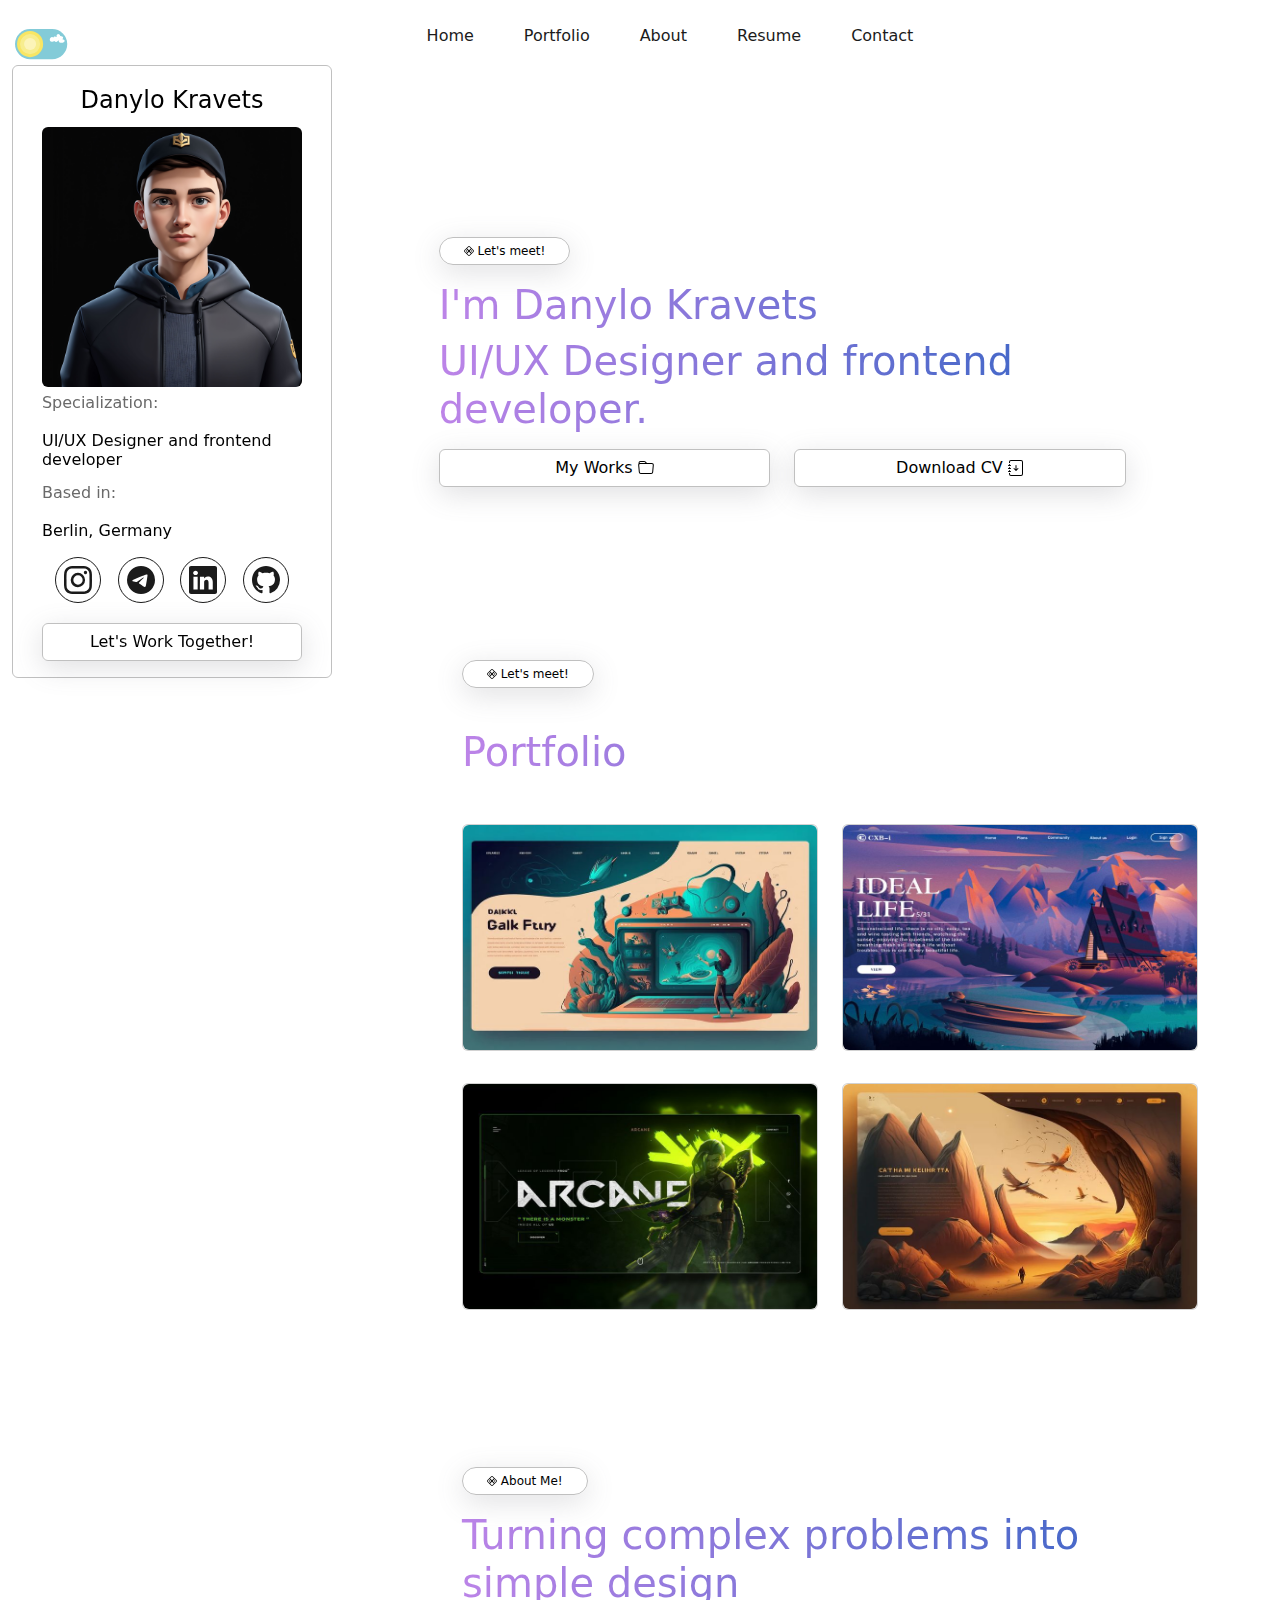
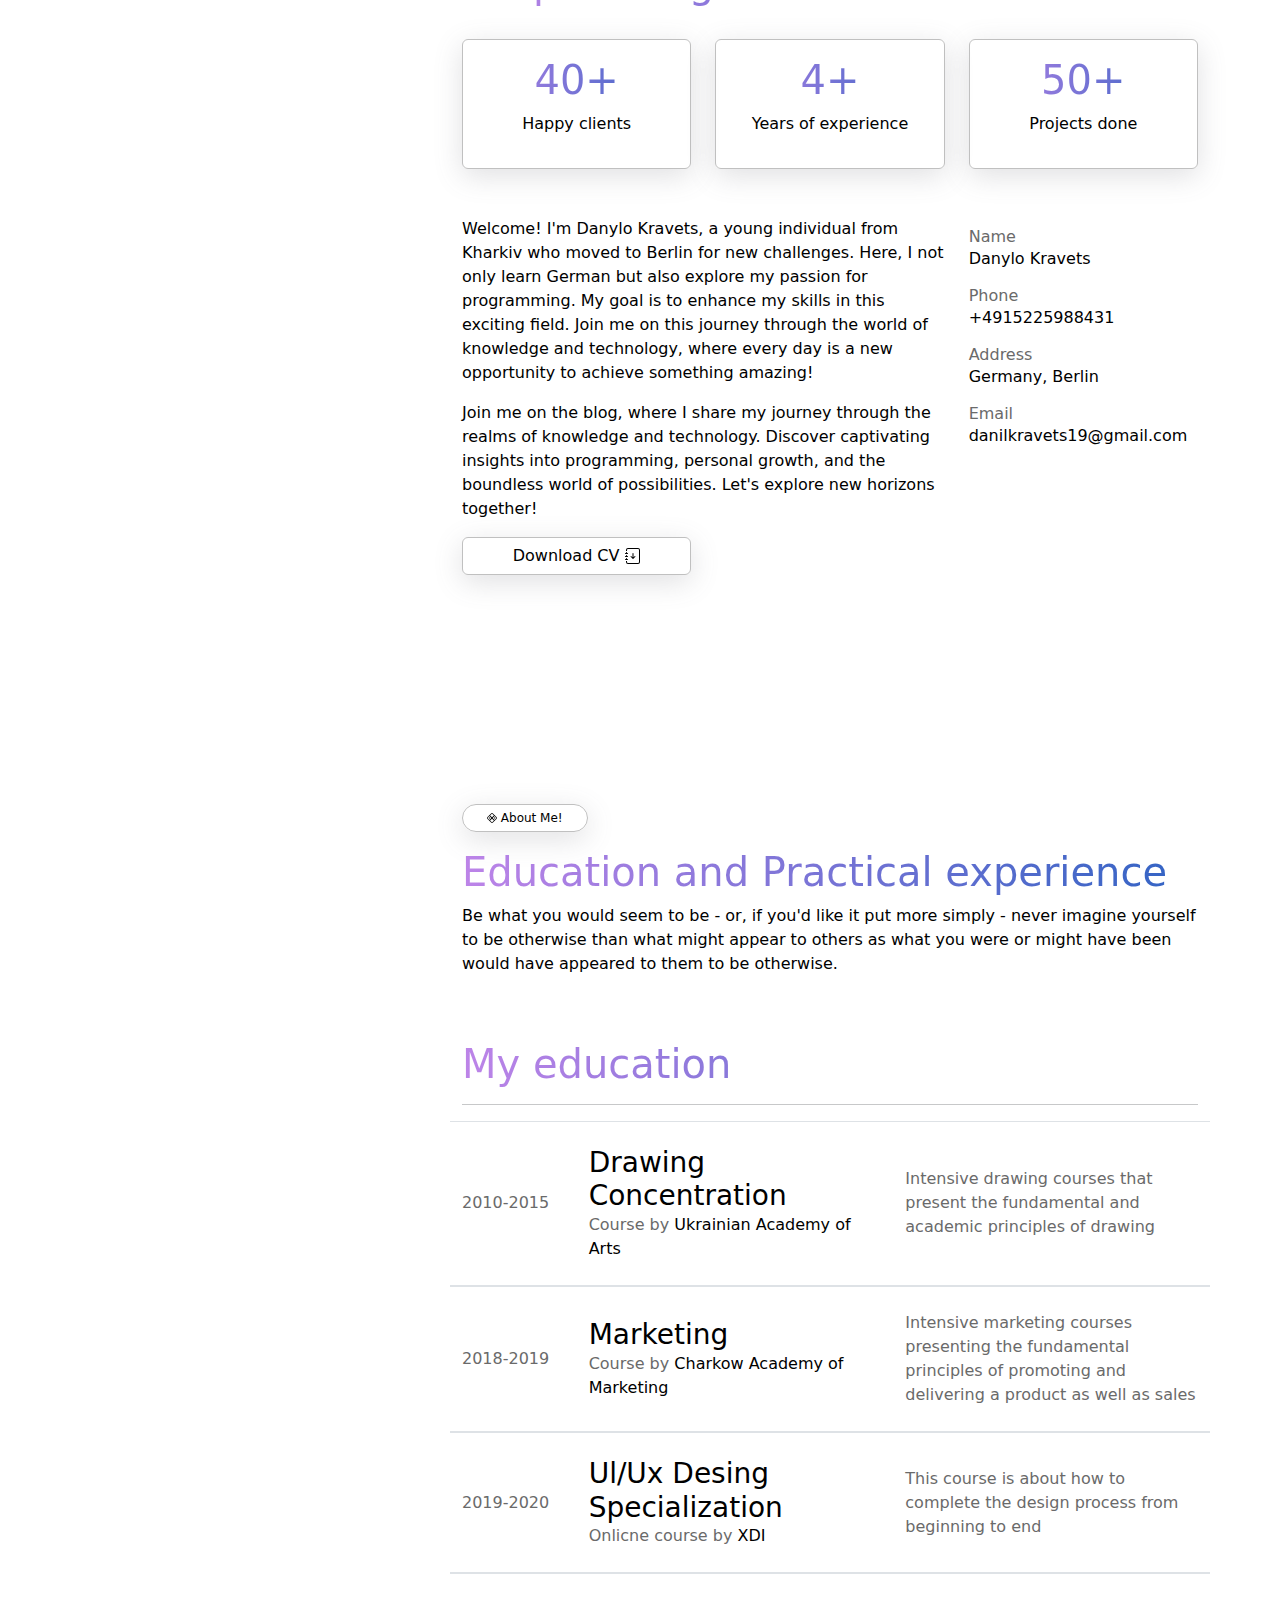
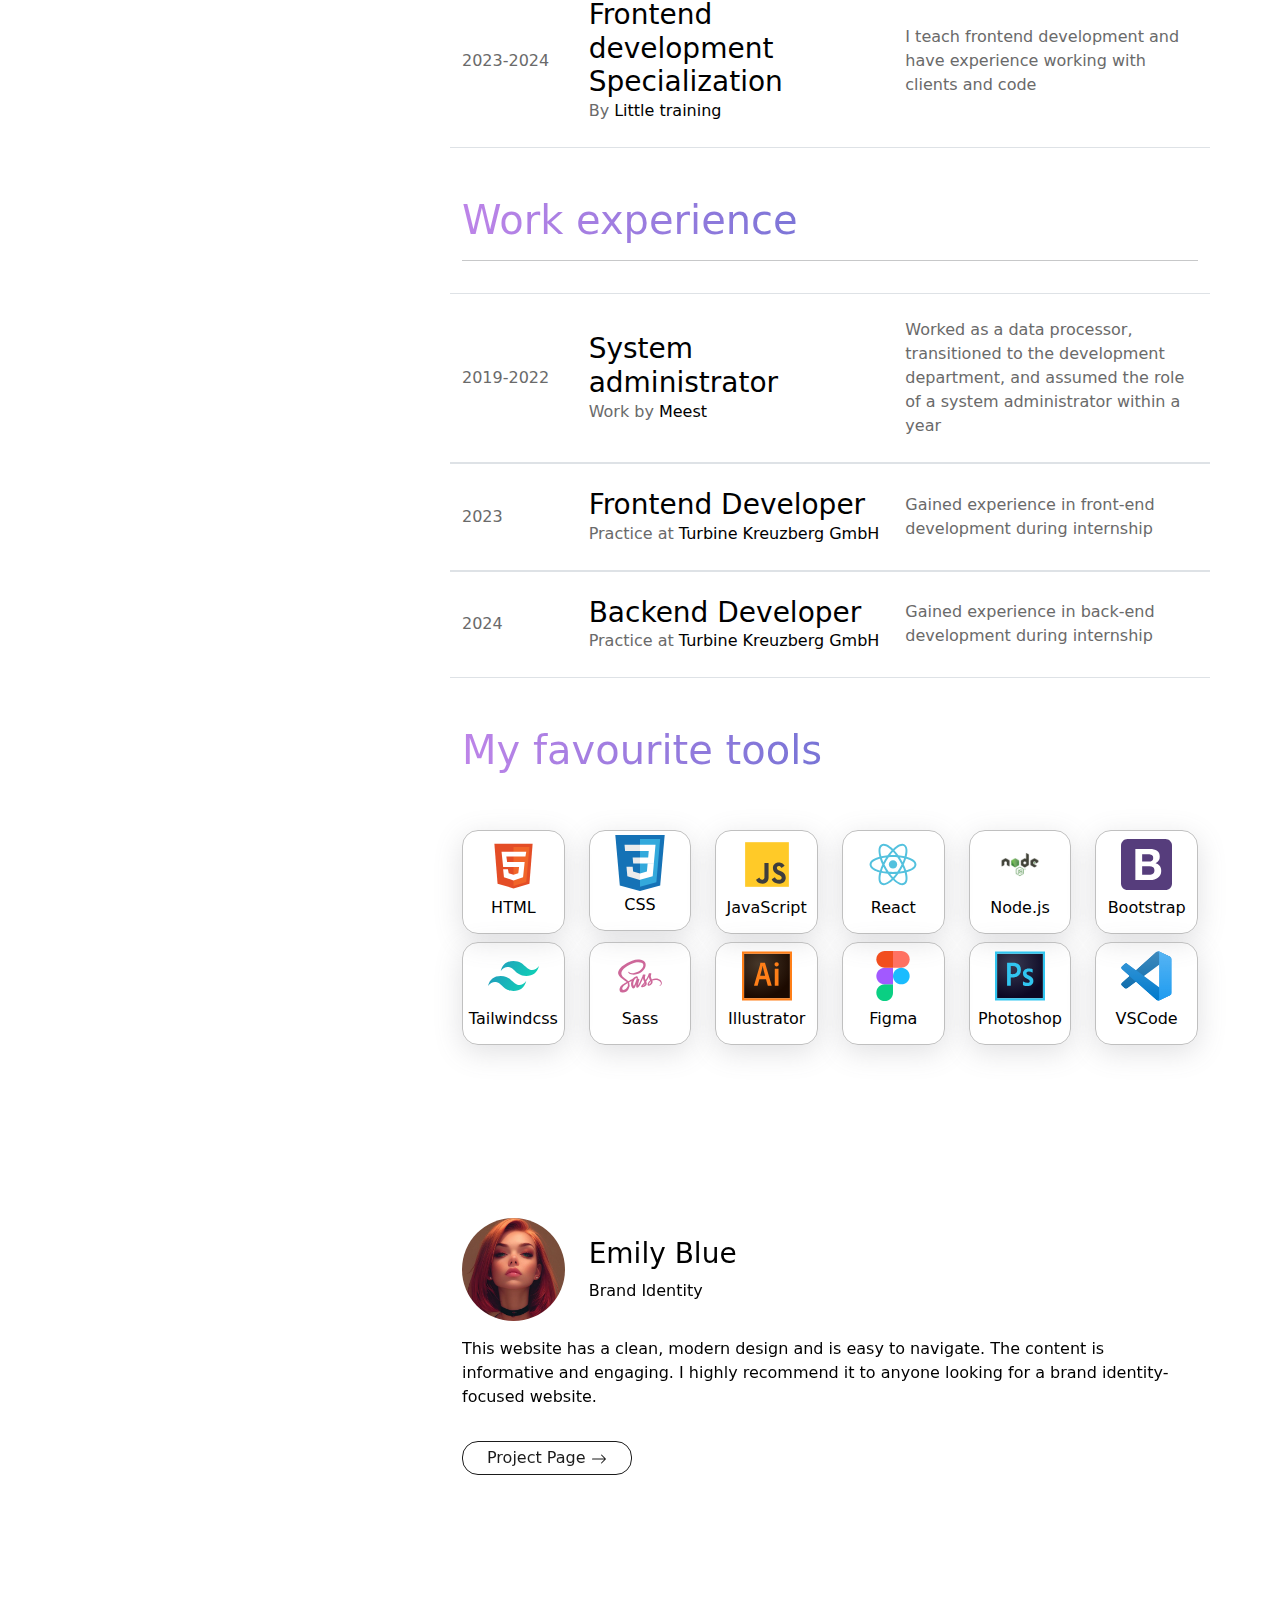
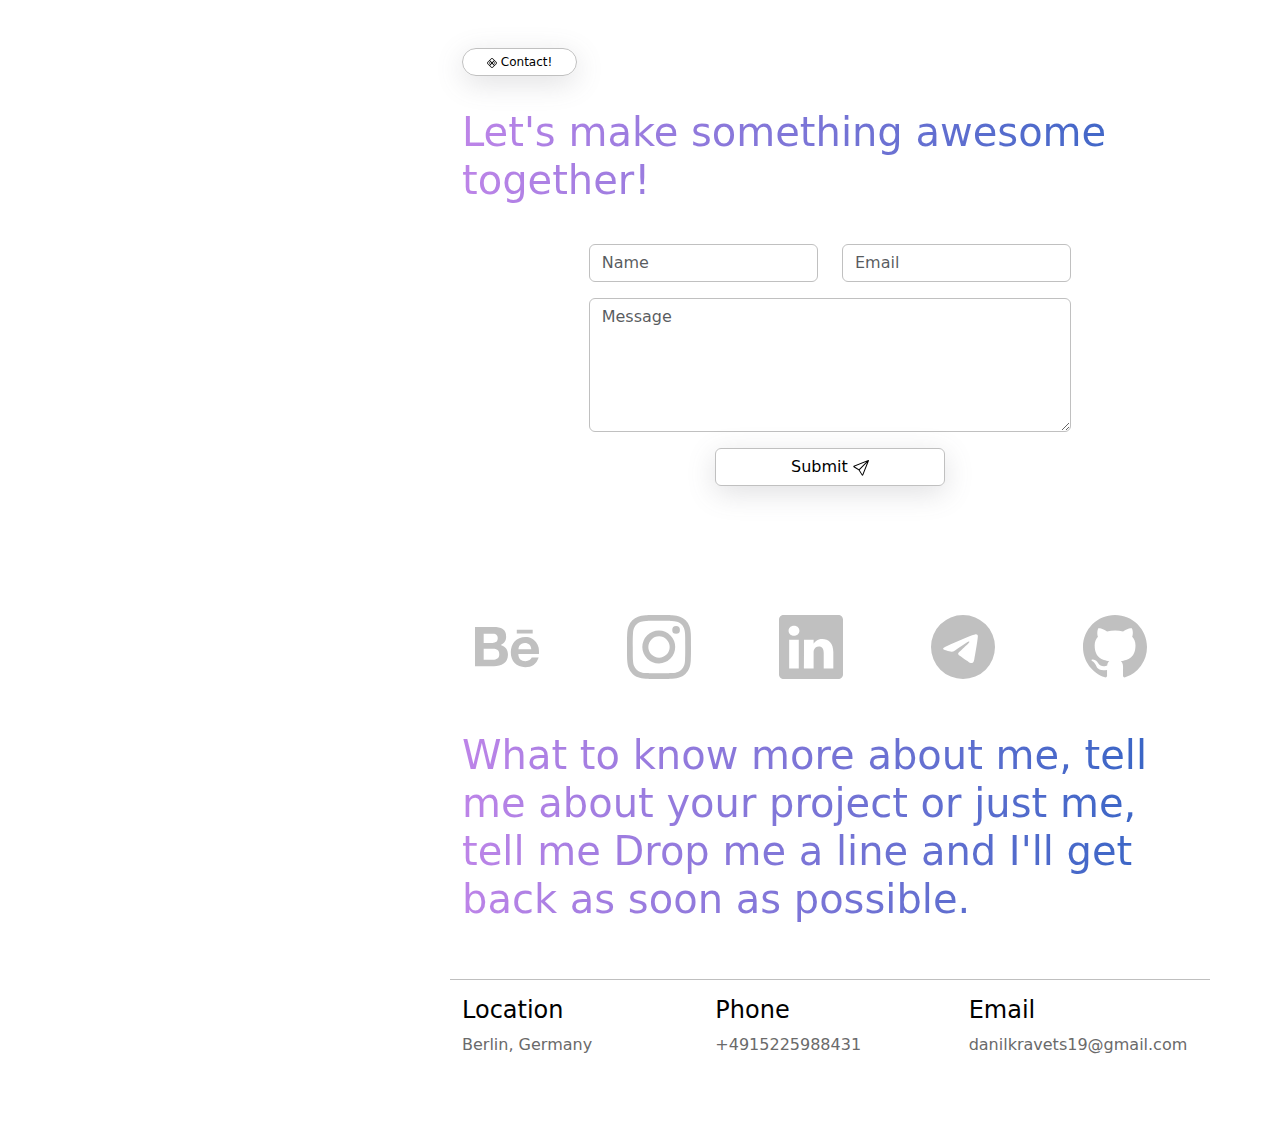
==== commit f32da9ed: "update link in js for images" ====
--- a/index.html
+++ b/index.html
@@ -279,7 +279,7 @@
                   <div class="row justify-content-center">
                     <div class="col-11">
                       <img
-                        src="/assets/img/my-avatar1.png"
+                        src="./assets/img/my-avatar1.png"
                         class="img-fluid rounded-2"
                         alt=""
                       />
@@ -435,7 +435,7 @@
                   </a>
                 </div>
                 <div class="col-lg-5 col-md-6 col-sm-12 my-2">
-                  <a href="/assets/Documents/Lebenslauf_Kravets.pdf">
+                  <a href="./assets/Documents/Lebenslauf_Kravets.pdf">
                     <button class="btn btn-style w-100">
                       Download CV
                       <svg
@@ -607,7 +607,7 @@
                     </p>
                     <div class="row my-3">
                       <div class="col-lg-6 col-md-8 col-sm-10">
-                        <a href="/assets/Documents/Lebenslauf_Kravets.pdf">
+                        <a href="./assets/Documents/Lebenslauf_Kravets.pdf">
                           <button class="btn btn-style w-100">
                             Download CV
                             <svg
@@ -733,7 +733,7 @@
                       >
                         <div class="col-md-2 col-4">
                           <img
-                            src="/assets/img/ComentsFoto10.jpeg"
+                            src="./assets/img/ComentsFoto10.jpeg"
                             class="rounded-circle img-fluid"
                           />
                         </div>
